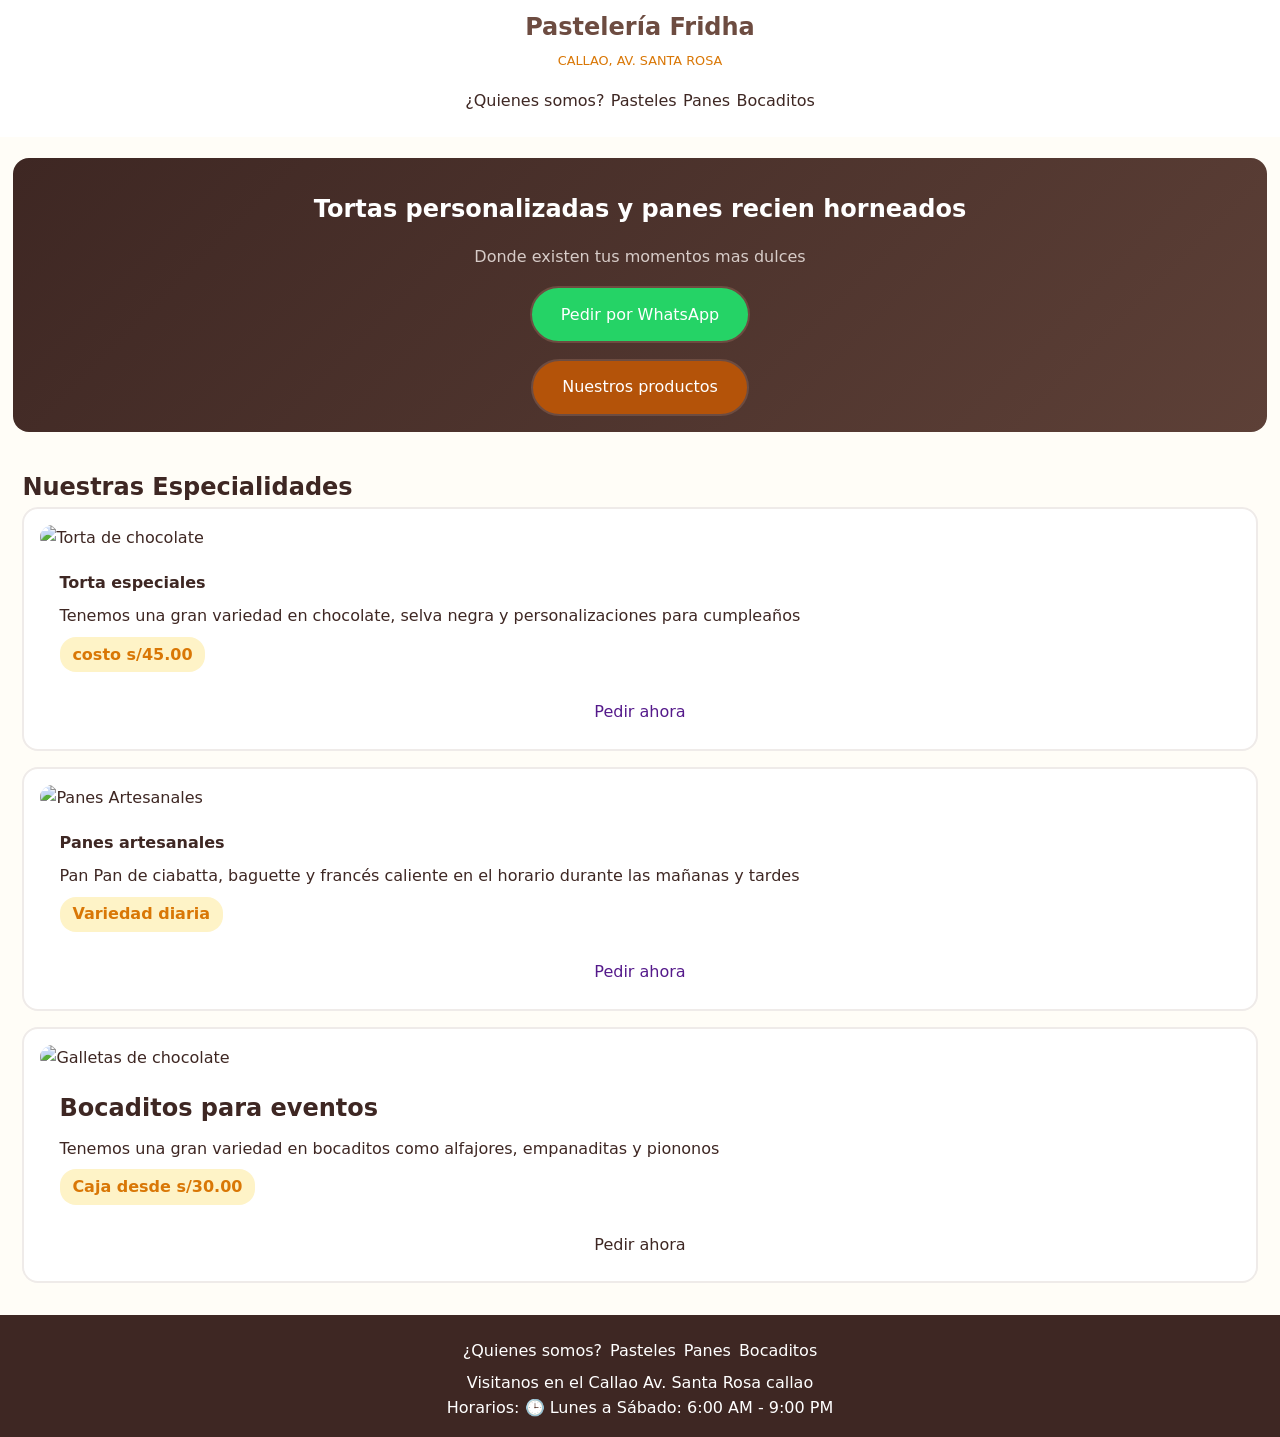
==== code/index.html @ e33231a3 "Primeros cambios del sitio de la panadería Pastelería Fridha" ====
<!DOCTYPE html>
<html lang="en">

<head>
    <meta charset="UTF-8">
    <meta name="viewport" content="width=device-width, initial-scale=1.0">
    <title>Pastelería Fridha | Callao</title>
    <link rel="stylesheet" href="styles.css">
</head>

<body>
    <header class="header">
        <div class="header__brand">
            <h1 class="header__name">Pastelería Fridha</h1>
            <span class="header__location">Callao, Av. Santa Rosa</span>
        </div>
        <nav class="nav">
            <ul class="nav__list">
                <li class="nav__item">
                    <a class="nav__link" href="#">¿Quienes somos?</a>
                </li>
                <li class="nav__item">
                    <a class="nav__link" href="#">Pasteles</a>
                </li>
                <li class="nav__item">
                    <a class="nav__link" href="#">Panes</a>
                </li>
                <li class="nav__item">
                    <a class="nav__link" href="#">Bocaditos</a>
                </li>
            </ul>
        </nav>
    </header>

    <main>
        <!--Sección principal-->

        <section class="hero" id="inicio">
            <div class="hero__container">
              <div class="hero__important"> <!-- Recuerda cambiar el nombre de este propiedad solo esta mientras tanto-->
                <h2>Tortas personalizadas y panes recien horneados</h2>
                <p>Donde existen tus momentos mas dulces</p>
                </div> 
            <div class="hero__actions">
                <a href="" target="_blank" class="button button--whatsapp">Pedir por WhatsApp</a>
                <a href="" class="button button--products">Nuestros productos</a>
            </div>
        </div>
        </section>

        <!--Nuestros productos-->

        <section class="products" id="products">
            <h2>Nuestras Especialidades</h2>
            <div class="products__grid">
                <article class="product__container">
                    <img src="https://images.unsplash.com/photo-1578985545062-69928b1d9587?w=400" alt="Torta de chocolate">
                    <div class="product__description">
                        <h4>Torta especiales</h4>
                        <p>Tenemos una gran variedad en chocolate, selva negra y personalizaciones para cumpleaños</p>
                        <span class="product__cost">costo s/45.00</span>
                    </div>
                    <a href="" class="product__link">Pedir ahora</a>
                </article>
                <article  class="product__container">
                    <img src="https://images.unsplash.com/photo-1509440159596-0249088772ff?w=400" alt="Panes Artesanales">
                    <div class="product__description">
                        <h4>Panes artesanales</h4>
                        <p>Pan Pan de ciabatta, baguette y francés caliente en el horario durante las mañanas y tardes
                        </p>
                        <span class="product__cost">Variedad diaria</span>
                    </div>
                    <a href="" class="product__link">Pedir ahora</a>
                </article>
                <article class="product__container">
                    <img src="https://images.unsplash.com/photo-1558961363-fa8fdf82db35?w=400" alt="Galletas de chocolate">
                    <div class="product__description">
                      <h2>Bocaditos para eventos</h2>  
                      <p>Tenemos una gran variedad en bocaditos como alfajores, empanaditas y piononos</p> 
                      <span class="product__cost">Caja desde s/30.00</span>
                    </div>
                        <a  class="product__link">Pedir ahora</a>
                    </article>
                </div>
        </section>
      <!-- <section></section> -->  
    </main>
    <!--Información acerca del restaurante-->

    <footer class="footer">
        <div class="footer__container">
            <nav class="footer__nav">
                <ul class="footer__links">
                    <li class="footer__link">¿Quienes somos?</li>
                    <li class="footer__link">Pasteles</li>
                    <li class="footer__link">Panes</li>
                    <li class="footer__link">Bocaditos</li>
                </ul>
            </nav>
            <div class="footer__information">
                <p class="footer__description">Visitanos en el Callao Av. Santa Rosa callao</p>
                <p class="footer__description">Horarios: 🕒 Lunes a Sábado: 6:00 AM - 9:00 PM</p>
            </div>
        </div>
    </footer>
</body>
</html>
---- code/styles.css ----
/*Variables de la pastelería Pastelería Fridha | Callao*/
:root {
    --bg-primary:  #FFFDF7;
    --bg-card:  #FFFFFF;
    --text-main:  #3E2723;
    --text-muted:  #6D4C41;
    --acent-gold:  #D97706;
    --acent-hover:  #B45309;
    --whatsapp-green: #25D366;
    --whatsapp-hover: #1EBE5D;
    --border-light: #EFEBE9;
    --background-hero: linear-gradient(135deg, #3E2723 0%, #5D4037 100%);
    --product-cost: #FEF3C7;
    --text-paragraph: #D7CCC8;
    /*Font families*/

    --font-family: system-ui, -apple-system,  BlinkMacSystemFont, "Segoe UI", Roboto, sans-serif;  
}

/*Reset basico y ajustes globales de la pastería Fridha | Callao*/

*, *::before, *::after {
    box-sizing: border-box;
    margin: 0;
    padding: 0;
}

body {
    background: var(--bg-primary);
    font-family: var(--font-family);
    color: var(--text-main);
    line-height: 1.6;
}

ul {
   list-style: none; 
}

li {
    text-decoration: none;
}

a {
    text-decoration: none;
}

.button {
    padding: 0.7rem 0.5rem;
    border: 2px solid var(--text-muted);
    border-radius: 0.5rem;
    background: var(--bg-card);
}


.header {
    display: grid;
    grid-template-areas: 
    "header--brand"
    "header--nav";
    justify-content: center;
    text-align: center;
    align-items: center;
    padding: 0.5rem 1rem;
    background: var(--bg-card);
}

.header__brand {
    grid-area: header--brand;
    display: flex;
    flex-direction: column;
    justify-content: center;
    gap: 0.3rem;
}

.header__name {
    font-size: 1.5rem;
    color: var(--text-muted);
}

.header__location {
    font-size: 0.8rem;
    color: var(--acent-gold);
    text-transform: uppercase;
}

.nav {
    grid-area: header--nav;
    padding: 1rem 0.3rem;
}

.nav__list {
    display: flex;
    flex-wrap: wrap;
    gap: 0.4rem;
    align-items: center;
    justify-content: center;
}

.nav__link {
    display: inline-block;
    color: var(--text-main);
}

.hero {
    padding: 0.3rem;
    margin: 1rem 0.5rem;
}

.hero__container {
    display: grid;
    grid-template-areas: 
    "hero--important"
    "hero--actions";
    justify-items: center;
    text-align: center;
    padding: 1rem;
    border-radius: 1rem;
    background: var(--background-hero);
    color: var(--bg-card);    
}

.hero__important {
    display: flex;
    flex-direction: column;
    gap: 1rem;
    padding: 1rem;
}

.hero__important p {
    color: var(--text-paragraph);
}

.hero__actions {
    display: flex;
    flex-direction: column;
    gap: 1rem;
    align-items: center;
    justify-content: center;
}


.button--whatsapp {
    background: var(--whatsapp-green);
    padding: 0.85rem 1.8rem;
    color: var(--bg-card);
    border-radius: 2.1rem;
}

.button--products {
    background: var(--acent-hover);
    padding: 0.85rem 1.8rem;
    border-radius: 2.1rem;
    color: var(--bg-card);
}

.products {
    padding: 1rem;
    margin: 1rem 0.4rem;
}

.products__grid {
    display: grid;
    grid-template-columns: 1fr;
    gap: 1rem;
}

.product__container {
    background: var(--bg-card);
    border: 2px solid var(--border-light);
    border-radius: 1rem;
    padding: 1rem;
}


.product__container img {
    width: 100%;
    height: 12.5rem;
    object-fit: cover;
    border-radius: 2rem;
}

.product__description {
    display: flex;
    align-items: flex-start;
    flex-direction: column;
    gap: 0.5rem;
    padding: 1.2rem;
}

.product__cost {
    background: var(--product-cost);
    color: var(--acent-gold);
    font-weight: bold;
    padding: 0.3rem 0.8rem; 
    border-radius: 1rem;
}

.product__link {
    display: flex;
    justify-content: center;
    padding: 0.5rem;
   flex-grow: 0;
}

.footer {
    background: var(--text-main);
    color: var(--bg-card);
    padding: 1rem;
}

.footer__container {
    display: flex;
    justify-items: center;
    flex-direction: column;
}

.footer__nav {
    padding: 0.4rem;
}

.footer__links {
    display: flex;
    justify-content: center;
    gap: 0.5rem;
}

.footer__information {
    display: flex;
    flex-direction: column;
    text-align: center;
}
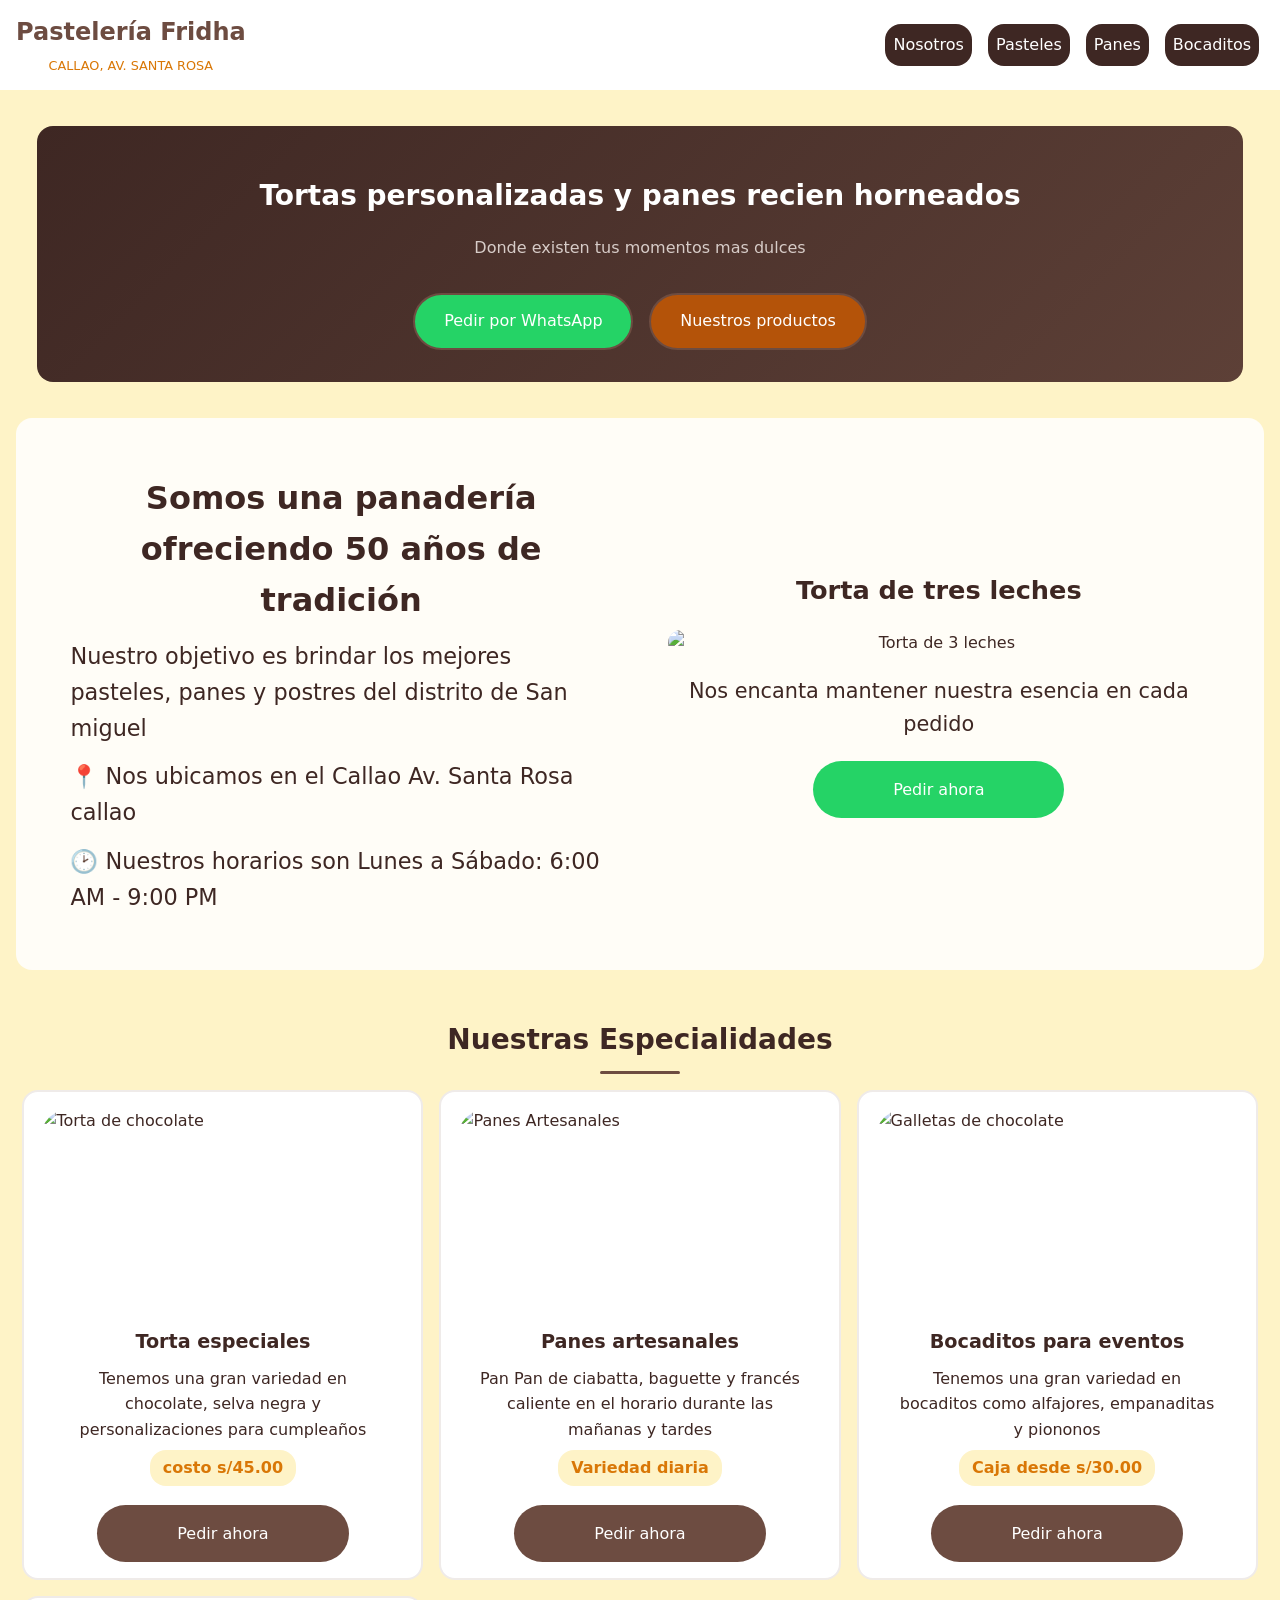
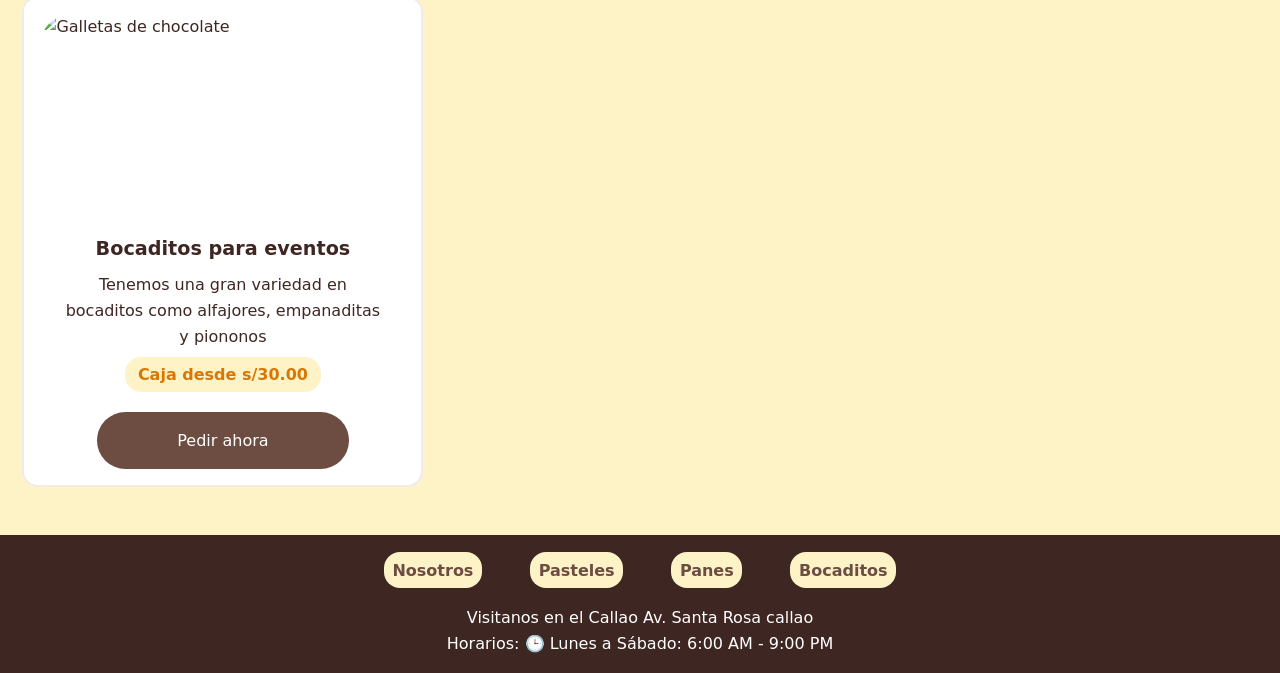
==== commit 636e1e7c: "Nuevos cambios para la pagina de la panadería agregado de una sección de productos. Y mejorado de la" ====
--- a/code/index.html
+++ b/code/index.html
@@ -17,7 +17,7 @@
         <nav class="nav">
             <ul class="nav__list">
                 <li class="nav__item">
-                    <a class="nav__link" href="#">¿Quienes somos?</a>
+                    <a class="nav__link" href="#">Nosotros</a>
                 </li>
                 <li class="nav__item">
                     <a class="nav__link" href="#">Pasteles</a>
@@ -48,6 +48,24 @@
         </div>
         </section>
 
+        <section class="us">
+            <div class="us__container">
+                <div class="us__information">
+                    <h3>Somos una panadería ofreciendo 50 años de tradición</h3>
+                    <p>Nuestro objetivo es brindar los mejores pasteles, panes y postres del distrito de San miguel</p>
+                    <p>📍 Nos ubicamos en el Callao Av. Santa Rosa callao </p>
+                    <p>🕑 Nuestros horarios son Lunes a Sábado: 6:00 AM - 9:00 PM </p>
+                </div>
+                <div class="us__img">
+                    <h4>Torta de tres leches</h4>
+                    <img src="https://acomer.pe/wp-content/uploads/2017/04/3leches-perfil.jpg" alt="Torta de 3 leches">
+                    <p>Nos encanta mantener nuestra esencia en cada pedido</p>
+                    <a href="" class="button--us button--whatsapp">Pedir ahora</a>
+                </div>
+            </div>
+        </section>
+
+
         <!--Nuestros productos-->
 
         <section class="products" id="products">
@@ -75,7 +93,16 @@
                 <article class="product__container">
                     <img src="https://images.unsplash.com/photo-1558961363-fa8fdf82db35?w=400" alt="Galletas de chocolate">
                     <div class="product__description">
-                      <h2>Bocaditos para eventos</h2>  
+                      <h4>Bocaditos para eventos</h4>  
+                      <p>Tenemos una gran variedad en bocaditos como alfajores, empanaditas y piononos</p> 
+                      <span class="product__cost">Caja desde s/30.00</span>
+                    </div>
+                        <a  class="product__link">Pedir ahora</a>
+                    </article>
+                      <article class="product__container">
+                    <img src="https://images.unsplash.com/photo-1558961363-fa8fdf82db35?w=400" alt="Galletas de chocolate">
+                    <div class="product__description">
+                      <h4>Bocaditos para eventos</h4>  
                       <p>Tenemos una gran variedad en bocaditos como alfajores, empanaditas y piononos</p> 
                       <span class="product__cost">Caja desde s/30.00</span>
                     </div>
@@ -91,10 +118,10 @@
         <div class="footer__container">
             <nav class="footer__nav">
                 <ul class="footer__links">
-                    <li class="footer__link">¿Quienes somos?</li>
-                    <li class="footer__link">Pasteles</li>
-                    <li class="footer__link">Panes</li>
-                    <li class="footer__link">Bocaditos</li>
+                    <li class="footer__link"><a href="">Nosotros</a></li>
+                    <li class="footer__link"><a href="">Pasteles</a></li>
+                    <li class="footer__link"><a href="">Panes</a></li>
+                    <li class="footer__link"><a href="">Bocaditos</a></li>
                 </ul>
             </nav>
             <div class="footer__information">
--- a/code/styles.css
+++ b/code/styles.css
@@ -26,7 +26,7 @@
 }
 
 body {
-    background: var(--bg-primary);
+    background: var(--product-cost);
     font-family: var(--font-family);
     color: var(--text-main);
     line-height: 1.6;
@@ -49,6 +49,7 @@
     border: 2px solid var(--text-muted);
     border-radius: 0.5rem;
     background: var(--bg-card);
+    transition: transform 0.3s ease, background-color 0.3s ease, box-shadow 0.3s ease;
 }
 
 
@@ -62,6 +63,9 @@
     align-items: center;
     padding: 0.5rem 1rem;
     background: var(--bg-card);
+    position: sticky;
+    top: 0;
+    z-index: 100;
 }
 
 .header__brand {
@@ -90,16 +94,26 @@
 
 .nav__list {
     display: flex;
-    flex-wrap: wrap;
-    gap: 0.4rem;
-    align-items: center;
-    justify-content: center;
+    gap: 1rem;
+    align-items: center;
+    justify-content: center;
+    
+}
+
+.nav__item {
+    padding: 0.5rem;
+    background: var(--text-main);
+    border-radius: 1rem;
+    transition: transform 0.2s ease;
 }
 
 .nav__link {
     display: inline-block;
-    color: var(--text-main);
-}
+    color: var(--bg-card);
+    transition: transform 0.2s ease;
+}
+
+.nav__item:hover {transform: translateY(-5px);}
 
 .hero {
     padding: 0.3rem;
@@ -153,9 +167,83 @@
     color: var(--bg-card);
 }
 
+.button--whatsapp:hover {transform: translateY(-2px);} .button--products:hover {transform: translateY(-2px);}
+
+.us {
+    background: var(--bg-primary);
+    border-radius: 1rem;
+    margin: 1rem;
+}
+
+.us__container {
+    display: grid;
+    grid-template-areas: 
+    "us--information"
+    "us--img"
+    "button--us";
+    padding: 2.4rem;
+    gap: 1rem;
+    justify-content: center;
+}
+
+.us__information {
+    grid-area: us--information;
+    display: flex;
+    flex-direction: column;
+    gap: 0.8rem;
+}
+
+.us__information h3 {
+    font-size: 1.3rem;
+    text-align: center;
+}
+
+.us__img {
+    display: flex;
+    flex-direction: column;
+    justify-content: center;
+    align-items: center;
+    grid-area: us--img;
+    gap: 1.2rem;
+    text-align: center;
+}
+
+.us__img  h4 {
+    font-size: 1.2rem;
+}
+
+.us__img img {
+    width: 100%;
+    border-radius: 1rem;
+}
+
+.button--us {
+    background: var(--whatsapp-green); 
+    display: flex;
+    justify-content: center;
+    grid-area: button--us;
+    padding: 1rem 5rem;
+
+}
+
 .products {
     padding: 1rem;
-    margin: 1rem 0.4rem;
+    margin: 2rem 0.4rem;
+}
+
+.products h2 {
+    text-align: center;
+    margin-bottom: 1rem;
+}
+
+.products h2::after {
+    content: "";
+    display: block;
+    width: 5rem;
+    height: 3px;
+    border-bottom: 3px solid var(--text-muted);
+    border-radius: 1rem;
+    margin: 0.5rem auto 0 auto;
 }
 
 .products__grid {
@@ -165,12 +253,19 @@
 }
 
 .product__container {
+    display: flex;
+    flex-direction: column;
+    align-items: center;
     background: var(--bg-card);
     border: 2px solid var(--border-light);
     border-radius: 1rem;
     padding: 1rem;
-}
-
+    transition: transform 0.3s ease, background-color 0.3s ease;
+}
+
+.product__container:hover {
+    transform: translateY(-5px);
+}
 
 .product__container img {
     width: 100%;
@@ -181,8 +276,10 @@
 
 .product__description {
     display: flex;
-    align-items: flex-start;
-    flex-direction: column;
+    flex-direction: column;
+    justify-content: center;
+    align-items: center;
+    text-align: center;
     gap: 0.5rem;
     padding: 1.2rem;
 }
@@ -197,35 +294,144 @@
 
 .product__link {
     display: flex;
-    justify-content: center;
-    padding: 0.5rem;
+    padding: 1rem 5rem;
+    background: var(--text-muted);
+    border-radius: 2.1rem;
+    color: var(--bg-card);
+    justify-content: center;
    flex-grow: 0;
 }
+
+
 
 .footer {
     background: var(--text-main);
-    color: var(--bg-card);
+    color: var(--bg-card);   
+}
+
+.footer__container {
+    display: grid;
+    grid-template-areas: 
+    "footer--nav"
+    "footer--information";
+    gap: 1rem;
+    justify-content: center;
     padding: 1rem;
 }
 
-.footer__container {
-    display: flex;
-    justify-items: center;
-    flex-direction: column;
-}
-
 .footer__nav {
+    grid-area: footer--nav;
     padding: 0.4rem;
 }
 
 .footer__links {
     display: flex;
     justify-content: center;
-    gap: 0.5rem;
+    gap: 0.9rem;
+}
+
+.footer__links a {
+    background: var(--product-cost);
+    color: var(--text-muted);
+    padding: 0.54rem;
+    border-radius: 1rem;
+    font-weight: bold;
 }
 
 .footer__information {
-    display: flex;
-    flex-direction: column;
-    text-align: center;
-}
+    grid-area: footer--information;
+    display: flex;
+    flex-direction: column;
+    text-align: center;
+}
+
+
+@media (min-width: 768px) {
+    
+    h1 {
+        font-family: 2.25rem;
+    }
+
+    h2 {
+        font-size: 1.75rem;
+    }
+
+    h3 {
+        font-size: 1.5rem;
+    }
+
+    h4 {
+        font-size: 1.2rem;
+    }
+
+
+    .header {
+        grid-template-areas: "header--brand header--nav";
+        justify-content: space-between;
+        gap: 2rem;
+    }
+
+
+
+    .hero {
+        margin: 2rem;
+    }
+
+    .hero__container {
+        grid-template-areas: "hero--important" "hero--actions";
+        gap: 1rem;
+        padding: 2rem;
+    }
+
+    .hero__actions {
+        display: flex;
+        flex-direction: row;
+
+    }
+
+    .us__container {
+        grid-template-columns: repeat(2, 1fr);
+        grid-template-areas: 
+        "us--information us--img"
+        ;
+        gap: 1.5rem;
+    }
+
+    .us__information {
+        display: flex;
+        justify-content: center;
+        font-size: 1.4rem;
+        padding: 1rem;
+    }
+
+    .us__information h3 {
+        font-size: 2rem;
+    }
+
+    .us__img {
+        padding: 1rem;
+    }
+
+    .us__img h4 {
+        font-size: 1.6rem;
+    }
+
+    .us__img p {
+        text-align: center;
+        font-size: 1.3rem;
+    }
+
+    .products__grid {
+        grid-template-columns: repeat(2, 1fr);
+    }
+
+    .footer__links {
+        gap: 3rem;
+    }
+}
+
+@media (min-width: 1028px) {
+    .products__grid {
+        grid-template-columns: repeat(3, 1fr);
+    }
+}
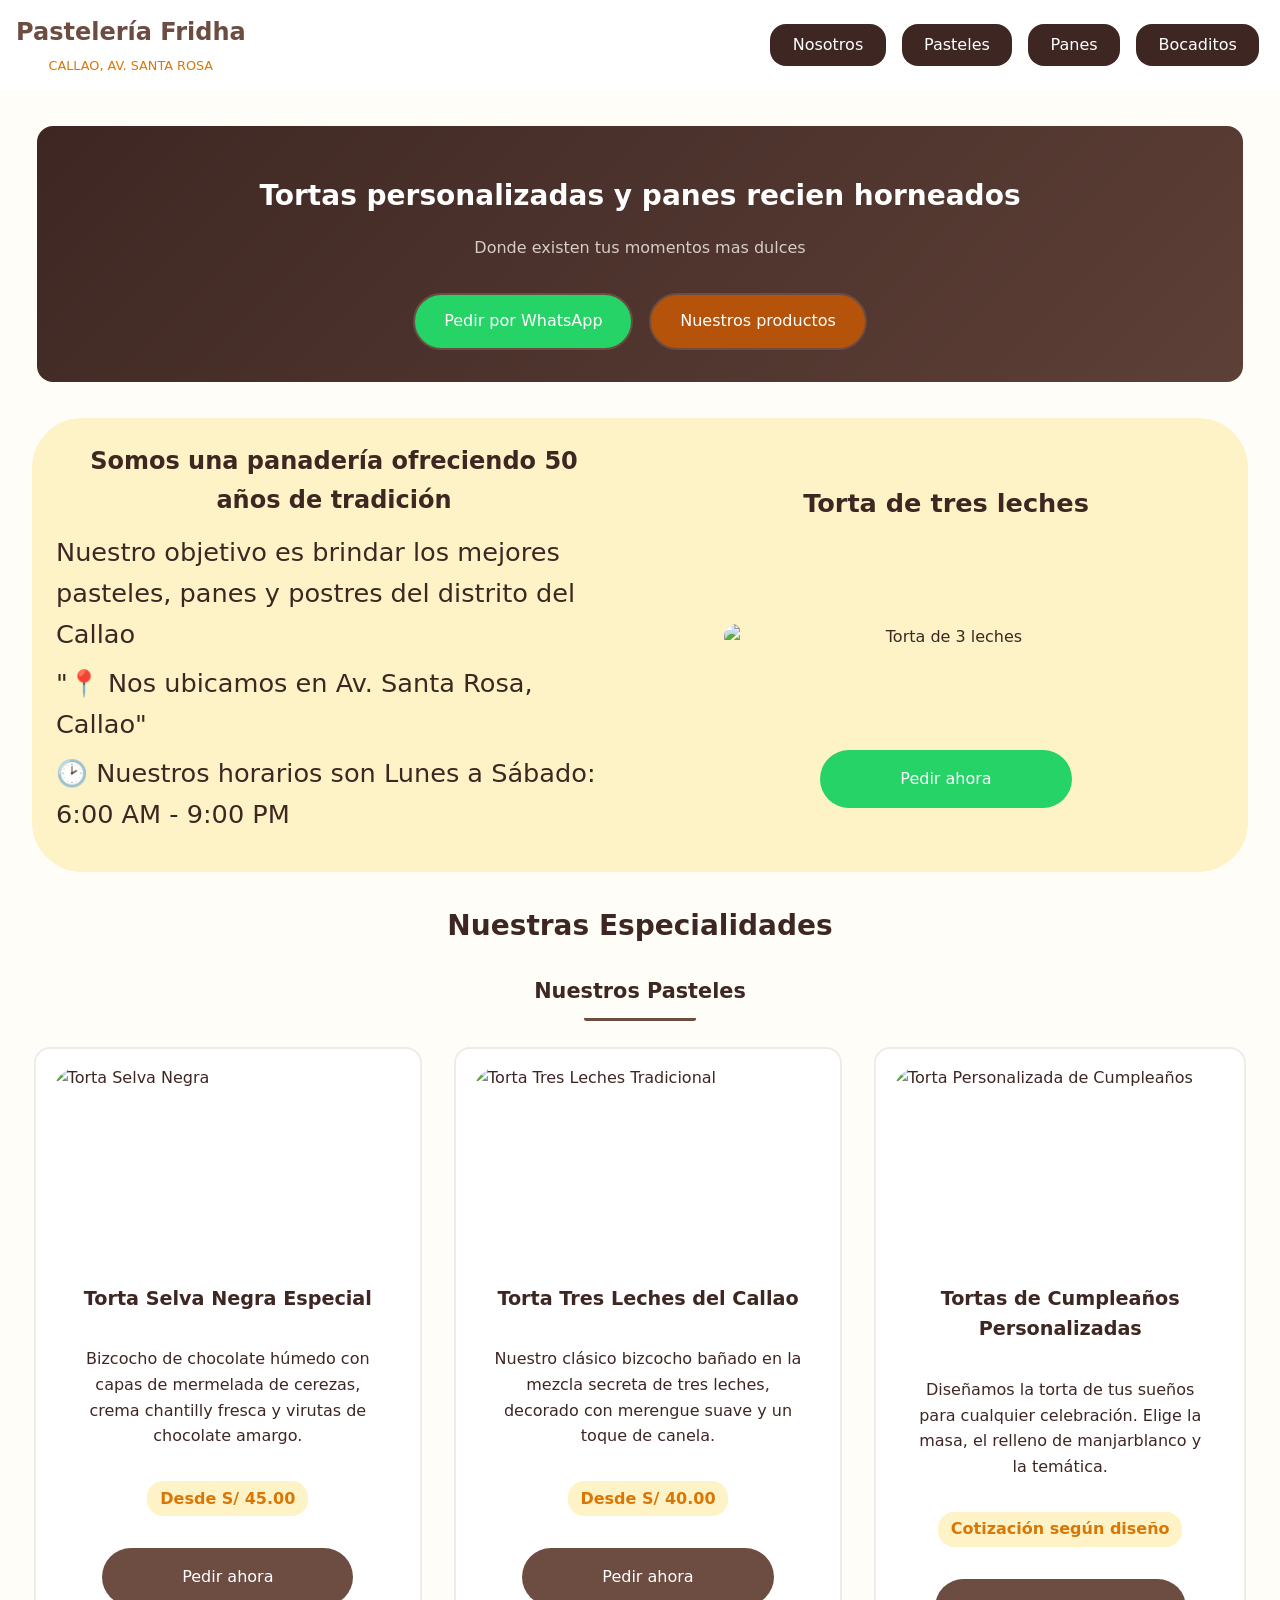
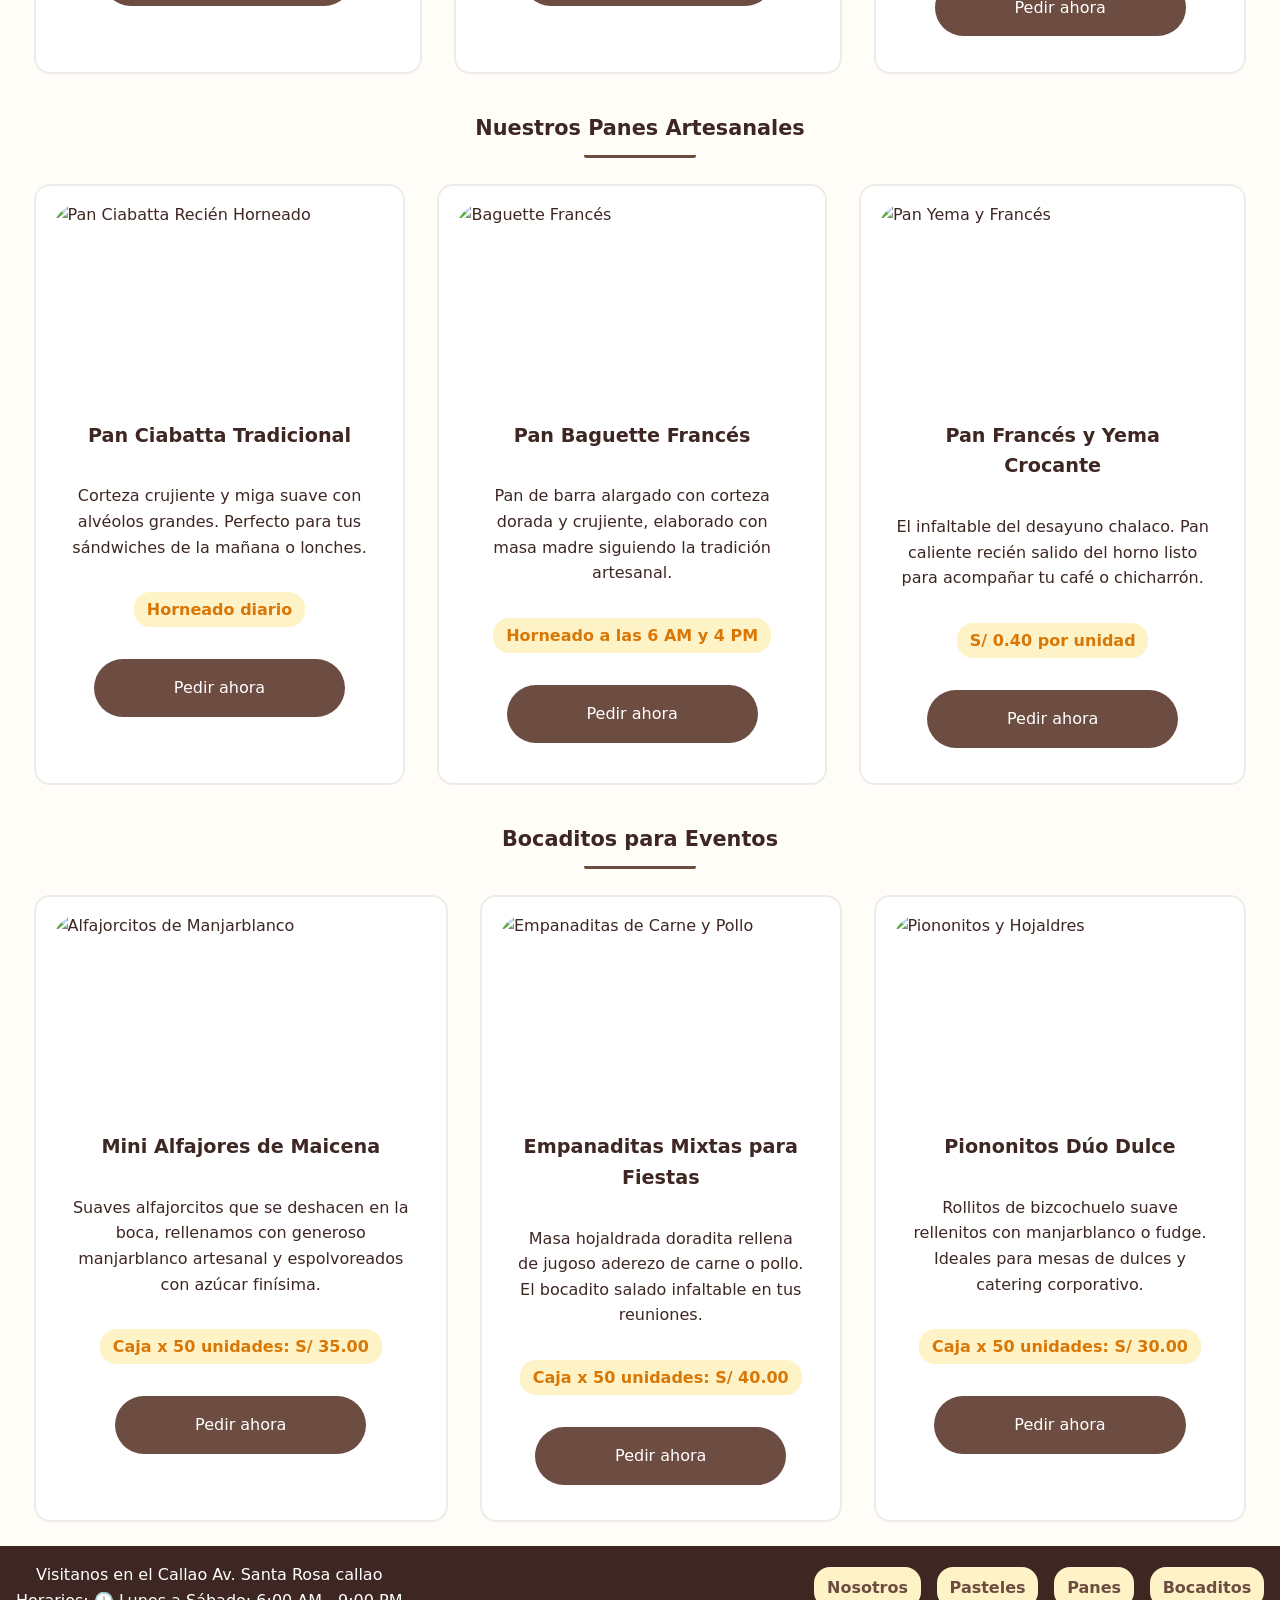
==== commit d27f4cd7: "A punto de terminar la primera versión de la pagina web de Pastelería Fridha" ====
--- a/code/index.html
+++ b/code/index.html
@@ -1,5 +1,5 @@
 <!DOCTYPE html>
-<html lang="en">
+<html lang="es">
 
 <head>
     <meta charset="UTF-8">
@@ -17,16 +17,16 @@
         <nav class="nav">
             <ul class="nav__list">
                 <li class="nav__item">
-                    <a class="nav__link" href="#">Nosotros</a>
-                </li>
-                <li class="nav__item">
-                    <a class="nav__link" href="#">Pasteles</a>
-                </li>
-                <li class="nav__item">
-                    <a class="nav__link" href="#">Panes</a>
-                </li>
-                <li class="nav__item">
-                    <a class="nav__link" href="#">Bocaditos</a>
+                    <a class="nav__link" href="#nosotros">Nosotros</a>
+                </li>
+                <li class="nav__item">
+                    <a class="nav__link" href="#pasteles">Pasteles</a>
+                </li>
+                <li class="nav__item">
+                    <a class="nav__link" href="#panes">Panes</a>
+                </li>
+                <li class="nav__item">
+                    <a class="nav__link" href="#bocaditos">Bocaditos</a>
                 </li>
             </ul>
         </nav>
@@ -37,98 +37,171 @@
 
         <section class="hero" id="inicio">
             <div class="hero__container">
-              <div class="hero__important"> <!-- Recuerda cambiar el nombre de este propiedad solo esta mientras tanto-->
-                <h2>Tortas personalizadas y panes recien horneados</h2>
-                <p>Donde existen tus momentos mas dulces</p>
-                </div> 
-            <div class="hero__actions">
-                <a href="" target="_blank" class="button button--whatsapp">Pedir por WhatsApp</a>
-                <a href="" class="button button--products">Nuestros productos</a>
-            </div>
-        </div>
+                <div class="hero__important">
+                    <!-- Recuerda cambiar el nombre de este propiedad solo esta mientras tanto-->
+                    <h2>Tortas personalizadas y panes recien horneados</h2>
+                    <p>Donde existen tus momentos mas dulces</p>
+                </div>
+                <div class="hero__actions">
+                    <a href="https://wa.me/51999999999?text=Hola,%20quisiera%20consultar%20por%20sus%20productos" target="_blank" class="button button--whatsapp" target="_blank" class="button button--whatsapp">Pedir por WhatsApp</a>
+                    <a href="#productos" class="button button--products">Nuestros productos</a>
+                </div>
+            </div>
         </section>
 
-        <section class="us">
+        <section class="us" id="nosotros">
             <div class="us__container">
                 <div class="us__information">
-                    <h3>Somos una panadería ofreciendo 50 años de tradición</h3>
-                    <p>Nuestro objetivo es brindar los mejores pasteles, panes y postres del distrito de San miguel</p>
-                    <p>📍 Nos ubicamos en el Callao Av. Santa Rosa callao </p>
+                     <h3 class="us__title">Somos una panadería ofreciendo 50 años de tradición</h3>
+                      <div class="us__context">  
+                     <p>Nuestro objetivo es brindar los mejores pasteles, panes y postres del distrito del Callao</p>
+                    <p>"📍 Nos ubicamos en Av. Santa Rosa, Callao" </p>
                     <p>🕑 Nuestros horarios son Lunes a Sábado: 6:00 AM - 9:00 PM </p>
+                      </div>  
                 </div>
                 <div class="us__img">
                     <h4>Torta de tres leches</h4>
                     <img src="https://acomer.pe/wp-content/uploads/2017/04/3leches-perfil.jpg" alt="Torta de 3 leches">
-                    <p>Nos encanta mantener nuestra esencia en cada pedido</p>
-                    <a href="" class="button--us button--whatsapp">Pedir ahora</a>
+                    <p class="img__information">Nos encanta mantener nuestra esencia en cada pedido</p>
+                    <a href="https://wa.me/51999999999?text=Hola,%20quisiera%20pedir%20la%20Torta%20de%20Tres%20Leches" target="_blank" class="button--us button--whatsapp">Pedir ahora</a>
                 </div>
             </div>
         </section>
-
-
         <!--Nuestros productos-->
 
-        <section class="products" id="products">
-            <h2>Nuestras Especialidades</h2>
-            <div class="products__grid">
-                <article class="product__container">
-                    <img src="https://images.unsplash.com/photo-1578985545062-69928b1d9587?w=400" alt="Torta de chocolate">
-                    <div class="product__description">
-                        <h4>Torta especiales</h4>
-                        <p>Tenemos una gran variedad en chocolate, selva negra y personalizaciones para cumpleaños</p>
-                        <span class="product__cost">costo s/45.00</span>
-                    </div>
-                    <a href="" class="product__link">Pedir ahora</a>
-                </article>
-                <article  class="product__container">
-                    <img src="https://images.unsplash.com/photo-1509440159596-0249088772ff?w=400" alt="Panes Artesanales">
-                    <div class="product__description">
-                        <h4>Panes artesanales</h4>
-                        <p>Pan Pan de ciabatta, baguette y francés caliente en el horario durante las mañanas y tardes
-                        </p>
-                        <span class="product__cost">Variedad diaria</span>
-                    </div>
-                    <a href="" class="product__link">Pedir ahora</a>
-                </article>
-                <article class="product__container">
-                    <img src="https://images.unsplash.com/photo-1558961363-fa8fdf82db35?w=400" alt="Galletas de chocolate">
-                    <div class="product__description">
-                      <h4>Bocaditos para eventos</h4>  
-                      <p>Tenemos una gran variedad en bocaditos como alfajores, empanaditas y piononos</p> 
-                      <span class="product__cost">Caja desde s/30.00</span>
-                    </div>
-                        <a  class="product__link">Pedir ahora</a>
-                    </article>
-                      <article class="product__container">
-                    <img src="https://images.unsplash.com/photo-1558961363-fa8fdf82db35?w=400" alt="Galletas de chocolate">
-                    <div class="product__description">
-                      <h4>Bocaditos para eventos</h4>  
-                      <p>Tenemos una gran variedad en bocaditos como alfajores, empanaditas y piononos</p> 
-                      <span class="product__cost">Caja desde s/30.00</span>
-                    </div>
-                        <a  class="product__link">Pedir ahora</a>
-                    </article>
-                </div>
-        </section>
-      <!-- <section></section> -->  
+       <section class="products" id="productos">
+    <h2>Nuestras Especialidades</h2>
+    <div class="products__grid">
+        
+        <!-- Categoría 1: PASTELES -->
+        <div class="products__container products__cakes" id="pasteles">
+            <h3 class="products__title">Nuestros Pasteles</h3>
+            <div class="category__container category__container--cakes">
+            <article class="product__container">
+                <img src="https://images.unsplash.com/photo-1578985545062-69928b1d9587?w=400" alt="Torta Selva Negra">
+                <div class="product__description">
+                    <h4>Torta Selva Negra Especial</h4>
+                    <p>Bizcocho de chocolate húmedo con capas de mermelada de cerezas, crema chantilly fresca y virutas de chocolate amargo.</p>
+                    <span class="product__cost">Desde S/ 45.00</span>
+                    <a href="https://wa.me/51999999999?text=Hola,%20quisiera%20pedir%20la%20Torta%20Selva%20Negra" target="_blank" class="product__link">Pedir ahora</a> 
+                </div>
+            </article>
+
+            <article class="product__container">
+                <img src="https://acomer.pe/wp-content/uploads/2017/04/3leches-perfil.jpg" alt="Torta Tres Leches Tradicional">
+                <div class="product__description">
+                    <h4>Torta Tres Leches del Callao</h4>
+                    <p>Nuestro clásico bizcocho bañado en la mezcla secreta de tres leches, decorado con merengue suave y un toque de canela.</p>
+                    <span class="product__cost">Desde S/ 40.00</span>
+                    <a href="https://wa.me/51999999999?text=Hola,%20quisiera%20pedir%20la%20Torta%20Tres%20Leches" target="_blank" class="product__link">Pedir ahora</a>
+                </div>
+            </article>
+
+            <article class="product__container">
+                <img src="https://encrypted-tbn0.gstatic.com/images?q=tbn:ANd9GcRP0TwSajwSzuikuvqV1NlFHO_fbCMx7DtDhWTAopUF5FD9IHJf4UIve1KB&s=10" alt="Torta Personalizada de Cumpleaños">
+                <div class="product__description">
+                    <h4>Tortas de Cumpleaños Personalizadas</h4>
+                    <p>Diseñamos la torta de tus sueños para cualquier celebración. Elige la masa, el relleno de manjarblanco y la temática.</p>
+                    <span class="product__cost">Cotización según diseño</span>
+                    <a href="https://wa.me/51999999999?text=Hola,%20quisiera%20cotizar%20una%20torta%20personalizada" target="_blank" class="product__link">Pedir ahora</a>
+                </div>
+            </article>
+            </div>
+        </div>
+        
+        <!-- Categoría 2: PANES -->
+        <div class="products__container products__breads" id="panes">
+            <h3 class="products__title">Nuestros Panes Artesanales</h3>
+            <div class="category__container category__container--breads">
+            <article class="product__container">
+                <img src="https://images.unsplash.com/photo-1509440159596-0249088772ff?w=400" alt="Pan Ciabatta Recién Horneado">
+                <div class="product__description">
+                    <h4>Pan Ciabatta Tradicional</h4>
+                    <p>Corteza crujiente y miga suave con alvéolos grandes. Perfecto para tus sándwiches de la mañana o lonches.</p>
+                    <span class="product__cost">Horneado diario</span>
+                    <a href="https://wa.me/51999999999?text=Hola,%20quisiera%20consultar%20por%20Pan%20Ciabatta" target="_blank" class="product__link">Pedir ahora</a>
+                </div>
+            </article>
+
+            <article class="product__container">
+                <img src="https://images.unsplash.com/photo-1586444248902-2f64eddc13df?w=400" alt="Baguette Francés">
+                <div class="product__description">
+                    <h4>Pan Baguette Francés</h4>
+                    <p>Pan de barra alargado con corteza dorada y crujiente, elaborado con masa madre siguiendo la tradición artesanal.</p>
+                    <span class="product__cost">Horneado a las 6 AM y 4 PM</span>
+                    <a href="https://wa.me/51999999999?text=Hola,%20quisiera%20consultar%20por%20Pan%20Baguette" target="_blank" class="product__link">Pedir ahora</a>
+                </div>
+            </article>
+
+            <article class="product__container">
+                <img src="https://images.unsplash.com/photo-1549931319-a545dcf3bc73?w=400" alt="Pan Yema y Francés">
+                <div class="product__description">
+                    <h4>Pan Francés y Yema Crocante</h4>
+                    <p>El infaltable del desayuno chalaco. Pan caliente recién salido del horno listo para acompañar tu café o chicharrón.</p>
+                    <span class="product__cost">S/ 0.40 por unidad</span>
+                    <a href="https://wa.me/51999999999?text=Hola,%20quisiera%20pedir%20panes%20para%20el%20desayuno" target="_blank" class="product__link">Pedir ahora</a>
+                </div>
+            </article>
+            </div>
+        </div>
+        
+        <!-- Categoría 3: BOCADITOS -->
+        <div class="products__container products__snacks" id="bocaditos">
+            <h3 class="products__title">Bocaditos para Eventos</h3>
+            <div class="category__container category__container--snacks">
+            <article class="product__container">
+                <img src="https://images.unsplash.com/photo-1558961363-fa8fdf82db35?w=400" alt="Alfajorcitos de Manjarblanco">
+                <div class="product__description">
+                    <h4>Mini Alfajores de Maicena</h4>
+                    <p>Suaves alfajorcitos que se deshacen en la boca, rellenamos con generoso manjarblanco artesanal y espolvoreados con azúcar finísima.</p>
+                    <span class="product__cost">Caja x 50 unidades: S/ 35.00</span>
+                    <a href="https://wa.me/51999999999?text=Hola,%20quisiera%20pedir%20caja%20de%20Alfajorcitos" target="_blank" class="product__link">Pedir ahora</a>
+                </div>
+              
+            </article>
+
+            <article class="product__container">
+                <img src="https://images.unsplash.com/photo-1621236378699-8597faf6a176?w=400" alt="Empanaditas de Carne y Pollo">
+                <div class="product__description">
+                    <h4>Empanaditas Mixtas para Fiestas</h4>
+                    <p>Masa hojaldrada doradita rellena de jugoso aderezo de carne o pollo. El bocadito salado infaltable en tus reuniones.</p>
+                    <span class="product__cost">Caja x 50 unidades: S/ 40.00</span>
+                  <a href="https://wa.me/51999999999?text=Hola,%20quisiera%20pedir%20caja%20de%20Empanaditas" target="_blank" class="product__link">Pedir ahora</a>
+                </div>
+              
+            </article>
+
+            <article class="product__container">
+                <img src="https://images.unsplash.com/photo-1509440159596-0249088772ff?w=400" alt="Piononitos y Hojaldres">
+                <div class="product__description">
+                    <h4>Piononitos Dúo Dulce</h4>
+                    <p>Rollitos de bizcochuelo suave rellenitos con manjarblanco o fudge. Ideales para mesas de dulces y catering corporativo.</p>
+                    <span class="product__cost">Caja x 50 unidades: S/ 30.00</span>
+                    <a href="https://wa.me/51999999999?text=Hola,%20quisiera%20pedir%20caja%20de%20Piononitos" target="_blank" class="product__link">Pedir ahora</a>
+                </div>
+            </article>
+        </div>
+    </div>
+</section>
     </main>
     <!--Información acerca del restaurante-->
 
     <footer class="footer">
         <div class="footer__container">
+              <div class="footer__information">
+                <p class="footer__description">Visitanos en el Callao Av. Santa Rosa callao</p>
+                <p class="footer__description">Horarios: 🕒 Lunes a Sábado: 6:00 AM - 9:00 PM</p>
+            </div>
             <nav class="footer__nav">
                 <ul class="footer__links">
-                    <li class="footer__link"><a href="">Nosotros</a></li>
-                    <li class="footer__link"><a href="">Pasteles</a></li>
-                    <li class="footer__link"><a href="">Panes</a></li>
-                    <li class="footer__link"><a href="">Bocaditos</a></li>
+                    <li class="footer__link"><a class="footer__a" href="#nosotros">Nosotros</a></li>
+                    <li class="footer__link"><a class="footer__a" href="#pasteles">Pasteles</a></li>
+                    <li class="footer__link"><a class="footer__a" href="#panes">Panes</a></li>
+                    <li class="footer__link"><a class="footer__a" href="#bocaditos">Bocaditos</a></li>
                 </ul>
             </nav>
-            <div class="footer__information">
-                <p class="footer__description">Visitanos en el Callao Av. Santa Rosa callao</p>
-                <p class="footer__description">Horarios: 🕒 Lunes a Sábado: 6:00 AM - 9:00 PM</p>
-            </div>
         </div>
     </footer>
 </body>
+
 </html>
--- a/code/styles.css
+++ b/code/styles.css
@@ -4,13 +4,13 @@
     --bg-card:  #FFFFFF;
     --text-main:  #3E2723;
     --text-muted:  #6D4C41;
-    --acent-gold:  #D97706;
-    --acent-hover:  #B45309;
+    --accent-gold:  #D97706;
+    --accent-hover:  #B45309;
     --whatsapp-green: #25D366;
     --whatsapp-hover: #1EBE5D;
     --border-light: #EFEBE9;
     --background-hero: linear-gradient(135deg, #3E2723 0%, #5D4037 100%);
-    --product-cost: #FEF3C7;
+    --accent-light: #FEF3C7;
     --text-paragraph: #D7CCC8;
     /*Font families*/
 
@@ -26,7 +26,7 @@
 }
 
 body {
-    background: var(--product-cost);
+    background: var(--bg-primary);
     font-family: var(--font-family);
     color: var(--text-main);
     line-height: 1.6;
@@ -83,7 +83,7 @@
 
 .header__location {
     font-size: 0.8rem;
-    color: var(--acent-gold);
+    color: var(--accent-gold);
     text-transform: uppercase;
 }
 
@@ -97,23 +97,25 @@
     gap: 1rem;
     align-items: center;
     justify-content: center;
-    
 }
 
 .nav__item {
     padding: 0.5rem;
     background: var(--text-main);
     border-radius: 1rem;
-    transition: transform 0.2s ease;
+    transition: all 0.3s ease;
 }
 
 .nav__link {
     display: inline-block;
     color: var(--bg-card);
-    transition: transform 0.2s ease;
-}
-
-.nav__item:hover {transform: translateY(-5px);}
+    transition: transform 0.3s ease color 0.3s ease;
+}
+
+
+.nav__item:hover {transform: translateY(-5px); background-color: var(--accent-light); }
+
+.nav__item:hover .nav__link {color: var(--text-muted); font-weight: bold;}
 
 .hero {
     padding: 0.3rem;
@@ -161,7 +163,7 @@
 }
 
 .button--products {
-    background: var(--acent-hover);
+    background: var(--accent-hover);
     padding: 0.85rem 1.8rem;
     border-radius: 2.1rem;
     color: var(--bg-card);
@@ -176,14 +178,32 @@
 }
 
 .us__container {
+    background: var(--accent-light);
+    border-radius: 50px;
     display: grid;
     grid-template-areas: 
     "us--information"
     "us--img"
     "button--us";
-    padding: 2.4rem;
-    gap: 1rem;
-    justify-content: center;
+    padding: 0.5rem;
+    margin: 1rem;
+    gap: 1rem;
+    justify-content: center;
+}
+
+.us__title {
+    grid-area: us--title;
+    font-size: 1.3rem;
+    text-align: center;
+}
+
+.us__context {
+    display: flex;
+    flex-direction: column;
+    justify-content: space-around;
+    font-size: 1.6rem;
+    gap: 0.5rem;
+    grid-area: us--context;
 }
 
 .us__information {
@@ -193,15 +213,10 @@
     gap: 0.8rem;
 }
 
-.us__information h3 {
-    font-size: 1.3rem;
-    text-align: center;
-}
-
 .us__img {
     display: flex;
     flex-direction: column;
-    justify-content: center;
+    justify-content: space-around;
     align-items: center;
     grid-area: us--img;
     gap: 1.2rem;
@@ -213,8 +228,12 @@
 }
 
 .us__img img {
-    width: 100%;
-    border-radius: 1rem;
+    width: 80%;
+    border-radius: 1rem;
+}
+
+.img__information {
+    display: none;
 }
 
 .button--us {
@@ -228,7 +247,7 @@
 
 .products {
     padding: 1rem;
-    margin: 2rem 0.4rem;
+    margin: 0.5rem 1.1rem;
 }
 
 .products h2 {
@@ -236,23 +255,38 @@
     margin-bottom: 1rem;
 }
 
-.products h2::after {
+
+.products__grid {
+    display: grid;
+    grid-template-columns: repeat(1, 1fr);
+    gap: 1rem;
+}
+
+.products__title {
+    grid-area: products--title;
+    margin: 0.6rem;
+    font-size: 1.3rem;
+    text-align: center;
+}
+
+.products__title::after {  
     content: "";
     display: block;
-    width: 5rem;
-    height: 3px;
+    width: 7rem;
+    height: 0.3rem;
     border-bottom: 3px solid var(--text-muted);
     border-radius: 1rem;
     margin: 0.5rem auto 0 auto;
 }
 
-.products__grid {
-    display: grid;
-    grid-template-columns: 1fr;
-    gap: 1rem;
+.category__container {
+    display: flex;
+    flex-direction: column;
+    gap: 2rem;
 }
 
 .product__container {
+    grid-area: product--container;
     display: flex;
     flex-direction: column;
     align-items: center;
@@ -263,11 +297,21 @@
     transition: transform 0.3s ease, background-color 0.3s ease;
 }
 
+
+
 .product__container:hover {
     transform: translateY(-5px);
 }
 
+.products__container {
+    display: flex;
+    flex-direction: column;
+    align-items: center;
+    gap: 1rem;
+}
+
 .product__container img {
+    grid-area: product--img;
     width: 100%;
     height: 12.5rem;
     object-fit: cover;
@@ -275,6 +319,7 @@
 }
 
 .product__description {
+    grid-area: product--description;
     display: flex;
     flex-direction: column;
     justify-content: center;
@@ -285,24 +330,24 @@
 }
 
 .product__cost {
-    background: var(--product-cost);
-    color: var(--acent-gold);
+    grid-area: product--cost;
+    background: var(--accent-light);
+    color: var(--accent-gold);
     font-weight: bold;
     padding: 0.3rem 0.8rem; 
     border-radius: 1rem;
 }
 
 .product__link {
+    grid-area: product--link;    
     display: flex;
     padding: 1rem 5rem;
     background: var(--text-muted);
     border-radius: 2.1rem;
     color: var(--bg-card);
     justify-content: center;
-   flex-grow: 0;
-}
-
-
+    align-items: center;
+}
 
 .footer {
     background: var(--text-main);
@@ -321,7 +366,6 @@
 
 .footer__nav {
     grid-area: footer--nav;
-    padding: 0.4rem;
 }
 
 .footer__links {
@@ -330,11 +374,16 @@
     gap: 0.9rem;
 }
 
-.footer__links a {
-    background: var(--product-cost);
+.footer__link {
+    background: var(--accent-light);
     color: var(--text-muted);
-    padding: 0.54rem;
-    border-radius: 1rem;
+    padding: 0.5rem;
+    border-radius: 1rem;
+    font-weight: bold;
+}
+
+.footer__a {
+    color: var(--text-muted);
     font-weight: bold;
 }
 
@@ -345,6 +394,7 @@
     text-align: center;
 }
 
+/*!--- Pantallas desde 768px en adelante ---!*/
 
 @media (min-width: 768px) {
     
@@ -364,14 +414,15 @@
         font-size: 1.2rem;
     }
 
-
     .header {
         grid-template-areas: "header--brand header--nav";
         justify-content: space-between;
-        gap: 2rem;
-    }
-
-
+    }
+
+    .nav__item {
+        padding: 0.5rem 1.4rem;
+
+    }
 
     .hero {
         margin: 2rem;
@@ -386,52 +437,104 @@
     .hero__actions {
         display: flex;
         flex-direction: row;
-
     }
 
     .us__container {
         grid-template-columns: repeat(2, 1fr);
         grid-template-areas: 
-        "us--information us--img"
-        ;
+        "us--information  us--img";
         gap: 1.5rem;
     }
 
     .us__information {
+        display: grid;
+        grid-template-rows: 0.3fr 1fr;
+        grid-template-areas: 
+        "us--title"
+        "us--context";
+        justify-content: center;
+        font-size: 1.4rem;
+        padding: 0.5rem;
+        margin: 0.5rem;
+    }
+
+    .us__title {
+        font-size: 1.5rem;
+    }
+
+    .us__img {
+        margin: 0.5rem;
+        padding: 0.5rem;
+    }
+
+    .us__img h4 {
+        font-size: 1.6rem;
+    }
+
+
+    .product__container {
+        display: grid;
+        grid-template-columns: repeat(2, 1fr);
+        grid-template-areas: 
+        "product--img product--title"
+        "product--img product--description"
+        "product--img product--link";
+        
+    }
+
+    .footer__container {
+       display: flex;
+       justify-content: space-between;
+       align-items: center;
+       gap: 1rem; 
+    }
+
+    .footer__links {
+        gap: 1rem;
+    }
+
+    .footer__link {
+        padding: 0.5rem 0.8rem;
+    }
+    
+}
+
+/*!--- Pantallas desde 1028px en adelante ---!*/
+
+@media (min-width: 1028px) {
+    
+    .products {
+
+    }
+
+    .products__grid {
+        grid-template-rows: repeat(3, 1fr);
+        
+    }
+
+    .products__container {
         display: flex;
         justify-content: center;
-        font-size: 1.4rem;
-        padding: 1rem;
-    }
-
-    .us__information h3 {
-        font-size: 2rem;
-    }
-
-    .us__img {
-        padding: 1rem;
-    }
-
-    .us__img h4 {
-        font-size: 1.6rem;
-    }
-
-    .us__img p {
-        text-align: center;
-        font-size: 1.3rem;
-    }
-
-    .products__grid {
-        grid-template-columns: repeat(2, 1fr);
-    }
-
-    .footer__links {
-        gap: 3rem;
-    }
-}
-
-@media (min-width: 1028px) {
-    .products__grid {
-        grid-template-columns: repeat(3, 1fr);
-    }
+    }
+
+
+    .category__container {
+        display: flex;       
+        flex-direction: row;
+        gap: 2rem;        
+    }
+
+
+    .product__container {
+        display: flex;
+
+    }
+
+
+    .product__description {
+        gap: 2rem;
+    }
+
+   
+
 }
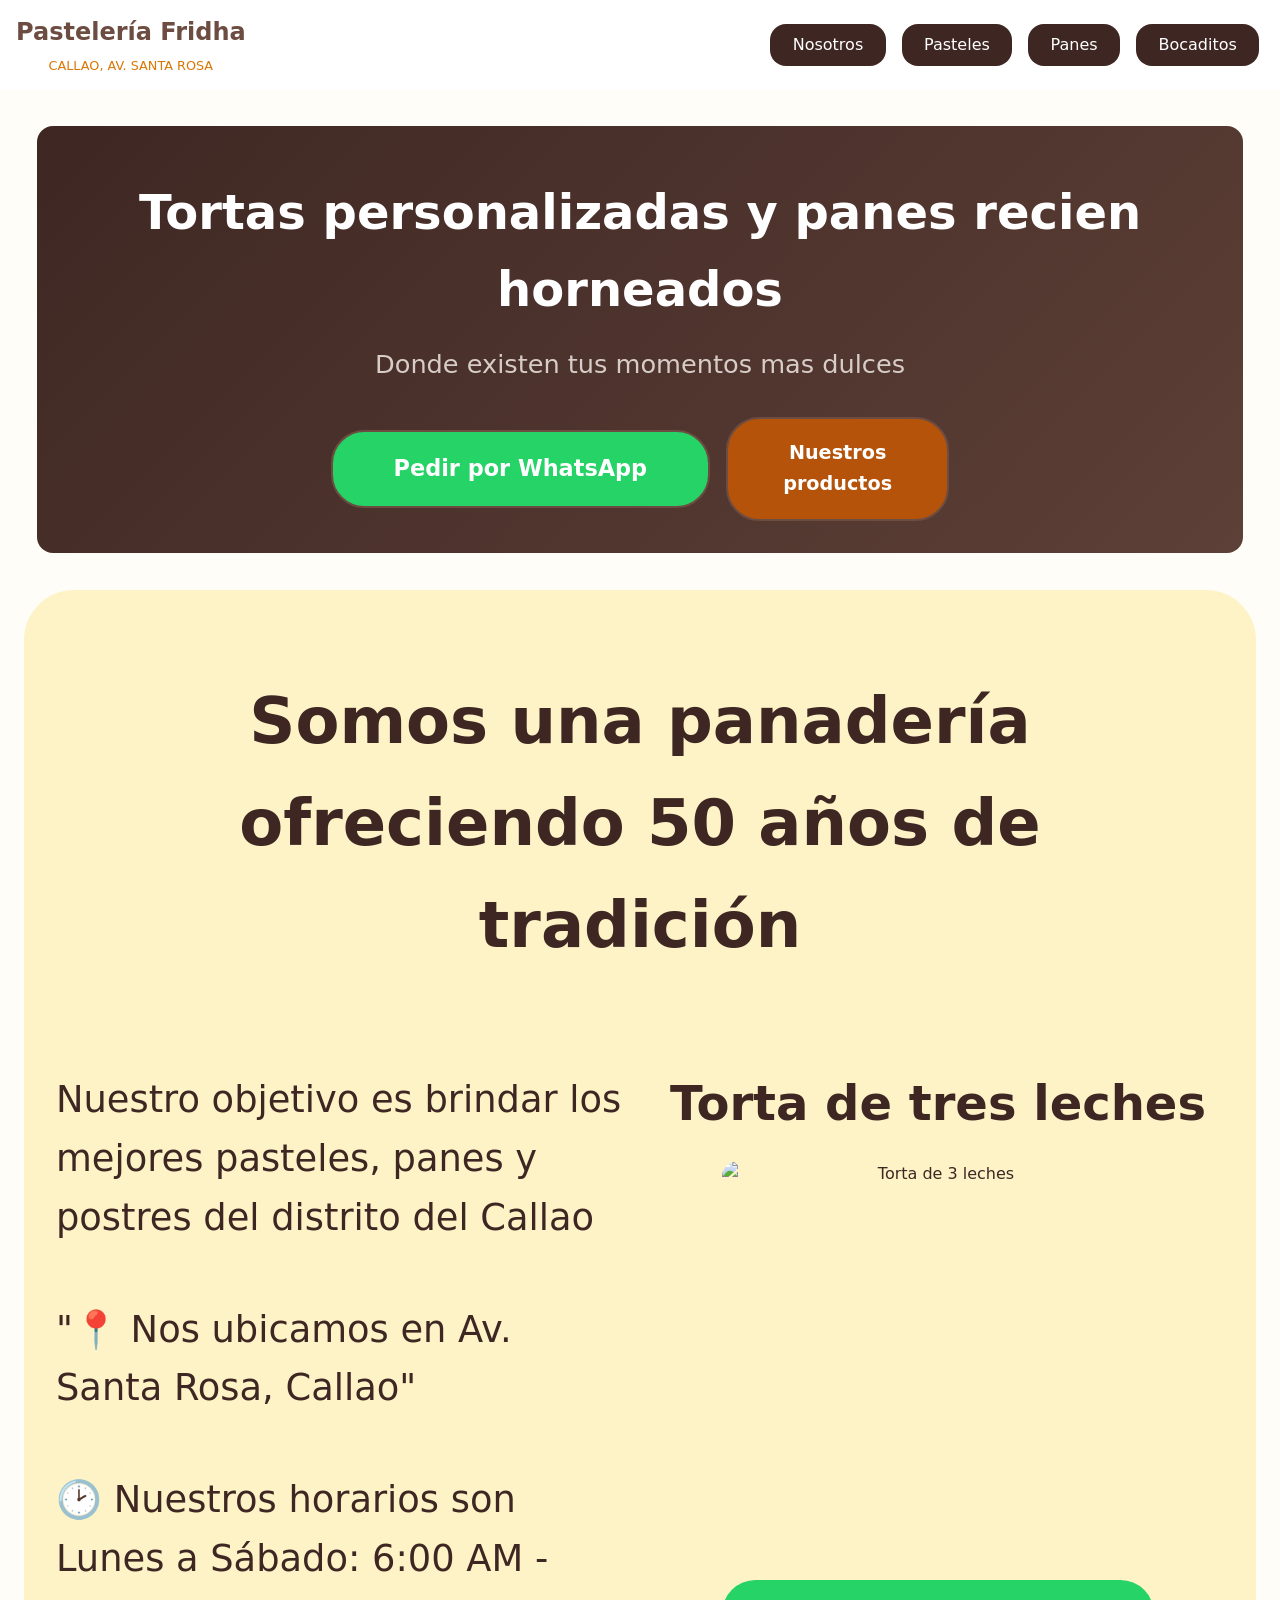
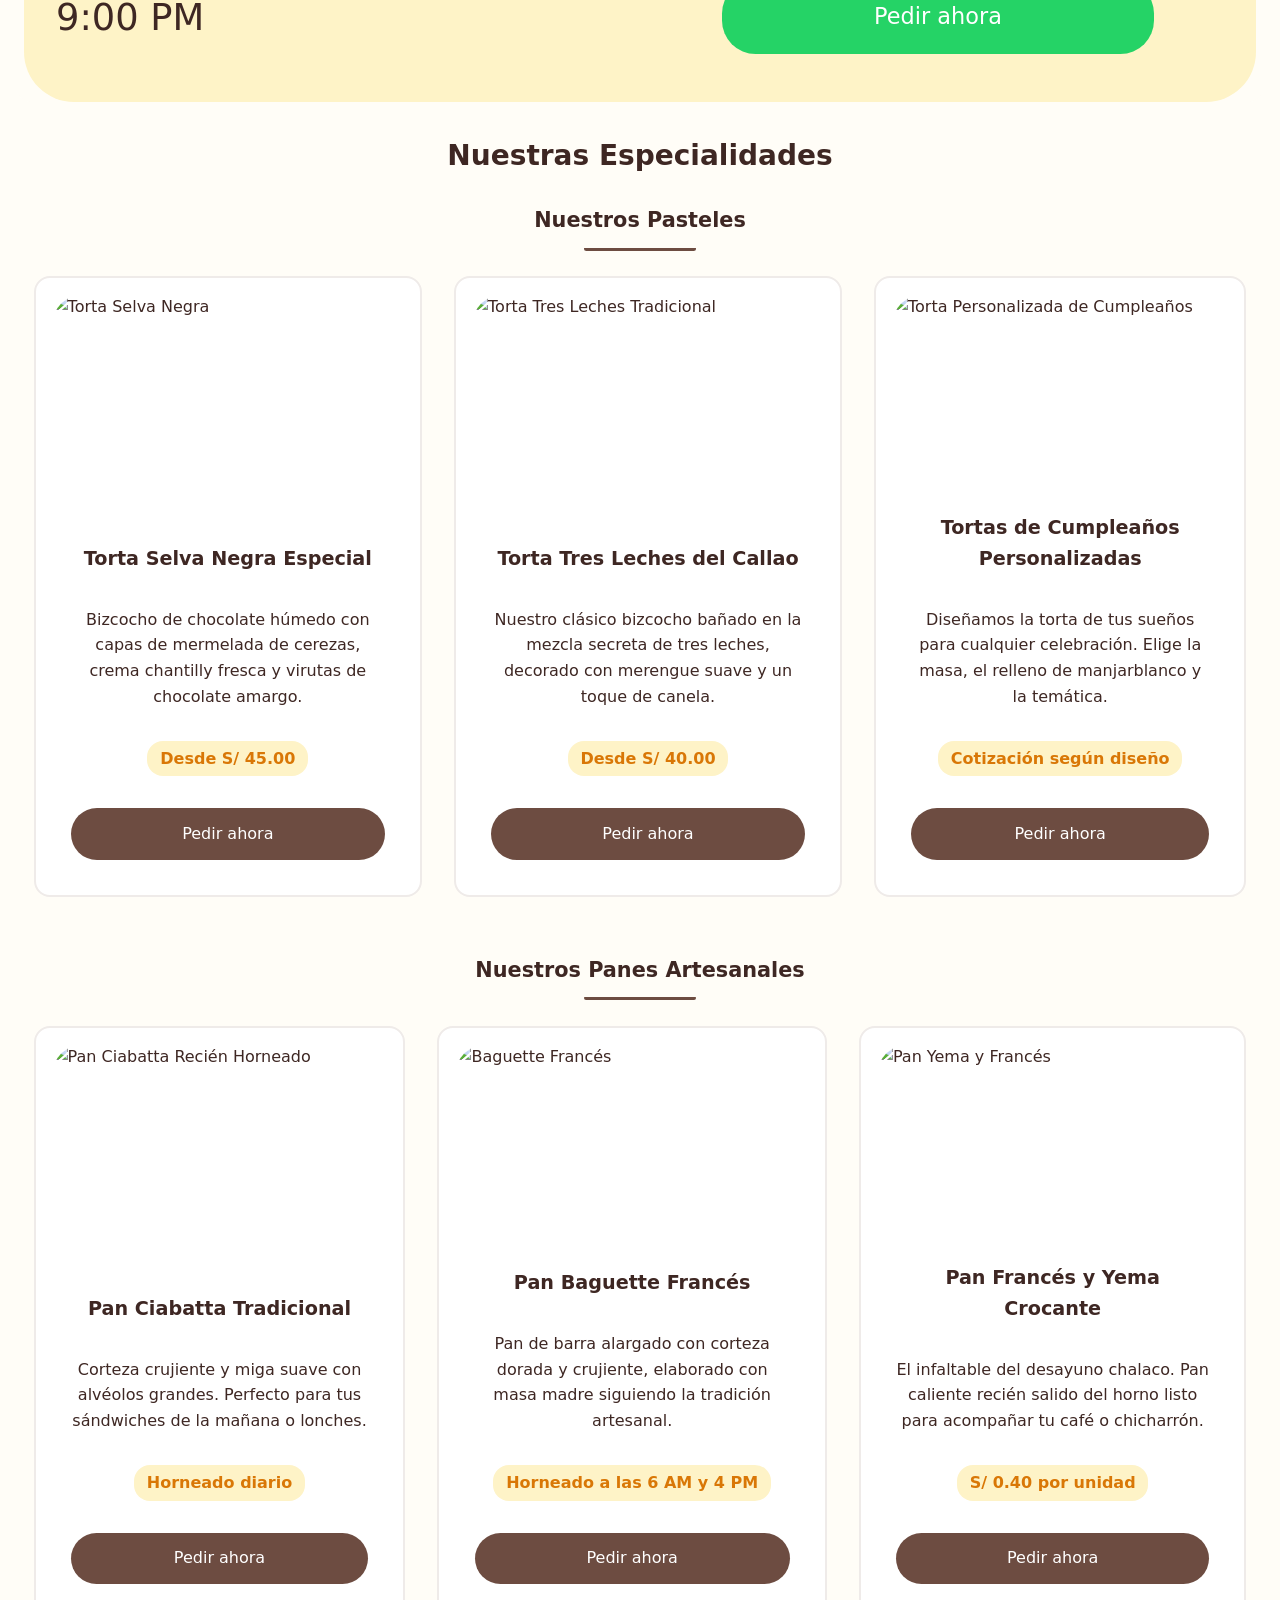
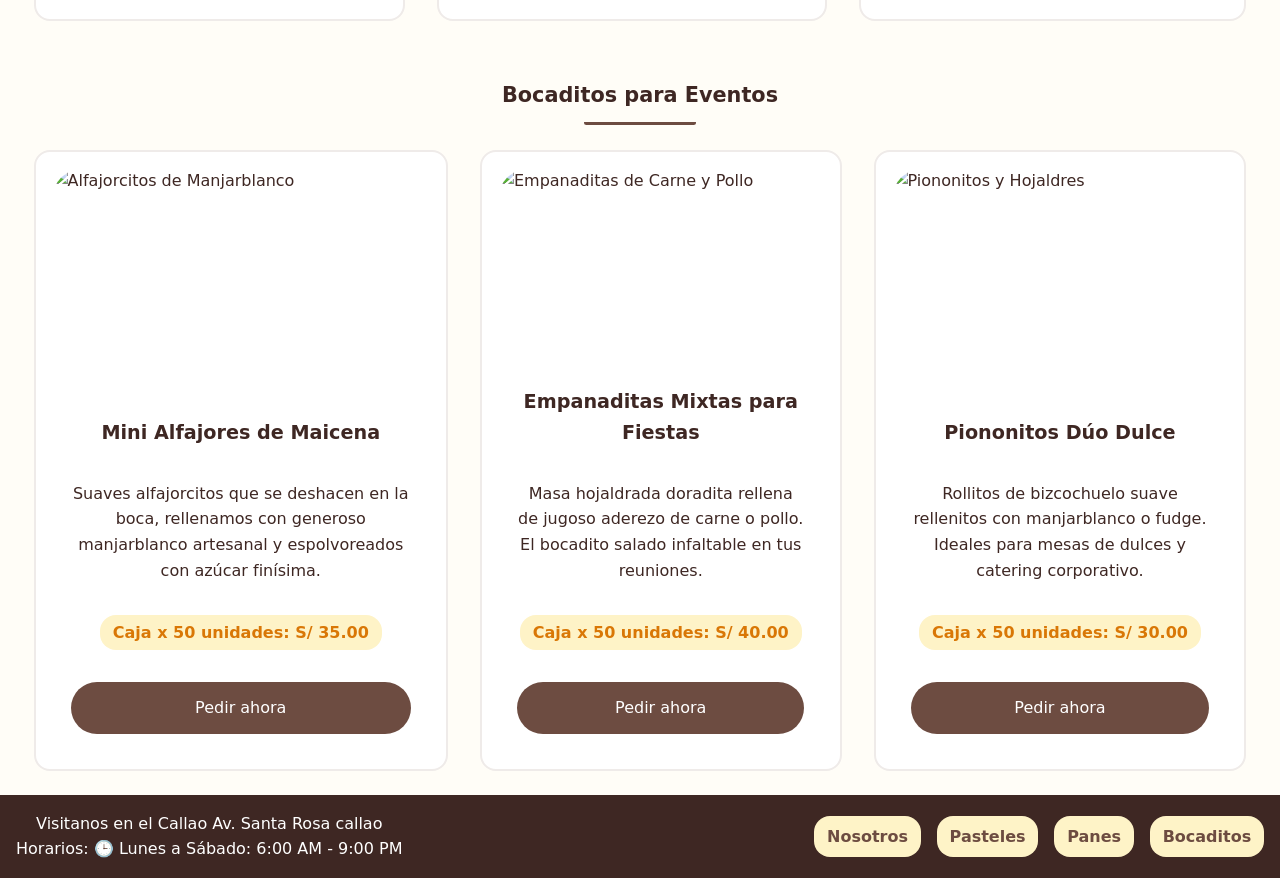
==== commit 4834225d: "Nuevos cambios a punto de terminar la pagina web de la panadería pasteleria-fridha" ====
--- a/code/index.html
+++ b/code/index.html
@@ -39,11 +39,11 @@
             <div class="hero__container">
                 <div class="hero__important">
                     <!-- Recuerda cambiar el nombre de este propiedad solo esta mientras tanto-->
-                    <h2>Tortas personalizadas y panes recien horneados</h2>
-                    <p>Donde existen tus momentos mas dulces</p>
+                    <h2 class="hero__title">Tortas personalizadas y panes recien horneados</h2>
+                    <p class="hero__subtitle">Donde existen tus momentos mas dulces</p>
                 </div>
                 <div class="hero__actions">
-                    <a href="https://wa.me/51999999999?text=Hola,%20quisiera%20consultar%20por%20sus%20productos" target="_blank" class="button button--whatsapp" target="_blank" class="button button--whatsapp">Pedir por WhatsApp</a>
+                    <a href="https://wa.me/51999999999?text=Hola,%20quisiera%20consultar%20por%20sus%20productos" target="_blank" class="button button--whatsapp">Pedir por WhatsApp</a>
                     <a href="#productos" class="button button--products">Nuestros productos</a>
                 </div>
             </div>
@@ -51,14 +51,12 @@
 
         <section class="us" id="nosotros">
             <div class="us__container">
-                <div class="us__information">
                      <h3 class="us__title">Somos una panadería ofreciendo 50 años de tradición</h3>
                       <div class="us__context">  
                      <p>Nuestro objetivo es brindar los mejores pasteles, panes y postres del distrito del Callao</p>
                     <p>"📍 Nos ubicamos en Av. Santa Rosa, Callao" </p>
                     <p>🕑 Nuestros horarios son Lunes a Sábado: 6:00 AM - 9:00 PM </p>
-                      </div>  
-                </div>
+                    </div>  
                 <div class="us__img">
                     <h4>Torta de tres leches</h4>
                     <img src="https://acomer.pe/wp-content/uploads/2017/04/3leches-perfil.jpg" alt="Torta de 3 leches">
--- a/code/styles.css
+++ b/code/styles.css
@@ -50,6 +50,7 @@
     border-radius: 0.5rem;
     background: var(--bg-card);
     transition: transform 0.3s ease, background-color 0.3s ease, box-shadow 0.3s ease;
+    font-weight: bold;
 }
 
 
@@ -160,6 +161,7 @@
     padding: 0.85rem 1.8rem;
     color: var(--bg-card);
     border-radius: 2.1rem;
+    
 }
 
 .button--products {
@@ -182,7 +184,8 @@
     border-radius: 50px;
     display: grid;
     grid-template-areas: 
-    "us--information"
+    "us--title"
+    "us--context"
     "us--img"
     "button--us";
     padding: 0.5rem;
@@ -201,7 +204,7 @@
     display: flex;
     flex-direction: column;
     justify-content: space-around;
-    font-size: 1.6rem;
+    font-size: 2.3rem;
     gap: 0.5rem;
     grid-area: us--context;
 }
@@ -229,7 +232,9 @@
 
 .us__img img {
     width: 80%;
-    border-radius: 1rem;
+    height: 220px;
+    border-radius: 1rem;
+    object-fit: cover;
 }
 
 .img__information {
@@ -325,7 +330,7 @@
     justify-content: center;
     align-items: center;
     text-align: center;
-    gap: 0.5rem;
+    gap: 1rem;
     padding: 1.2rem;
 }
 
@@ -341,7 +346,8 @@
 .product__link {
     grid-area: product--link;    
     display: flex;
-    padding: 1rem 5rem;
+    padding: 0.8rem 1rem;
+    width: 100%;
     background: var(--text-muted);
     border-radius: 2.1rem;
     color: var(--bg-card);
@@ -442,8 +448,11 @@
     .us__container {
         grid-template-columns: repeat(2, 1fr);
         grid-template-areas: 
-        "us--information  us--img";
+        "us--title us--img"
+        "us--context  us--img";
         gap: 1.5rem;
+        padding: 2rem;
+        margin: 0.5rem;
     }
 
     .us__information {
@@ -503,18 +512,57 @@
 
 @media (min-width: 1028px) {
     
-    .products {
-
-    }
-
+    .hero {
+
+    }
+    
+    .hero__title  {
+        font-size: 3rem;
+    }
+
+    .hero__subtitle {
+        font-size: 1.6rem;
+    }
+
+    .hero__actions {
+
+    }
+
+    .button--whatsapp  {
+        padding: 1.2rem 2rem;
+        font-size: 1.4rem;
+        width: 80%;
+    }
+
+    .button--products {
+         padding: 1.2rem 2rem;
+        font-size: 1.2rem;
+    }
+
+    .us__container {
+        grid-template-columns: repeat(2, 1fr);
+        grid-template-areas: 
+        "us--title us--title"
+        "us--context us--img";
+    }
+
+    .us__title {
+        padding: 3rem;
+        font-size: 4rem;
+    }
+
+    .us__img h4 {
+        font-size: 3rem;
+    }
+    
+    .us__img img {
+        height: 400px;
+    }
     .products__grid {
-        grid-template-rows: repeat(3, 1fr);
+      display: flex;
+      flex-direction: column;
+      gap: 3rem;
         
-    }
-
-    .products__container {
-        display: flex;
-        justify-content: center;
     }
 
 
@@ -527,7 +575,9 @@
 
     .product__container {
         display: flex;
-
+        flex-direction: column;
+        justify-content: space-between;
+        
     }
 
 
@@ -535,6 +585,4 @@
         gap: 2rem;
     }
 
-   
-
 }
